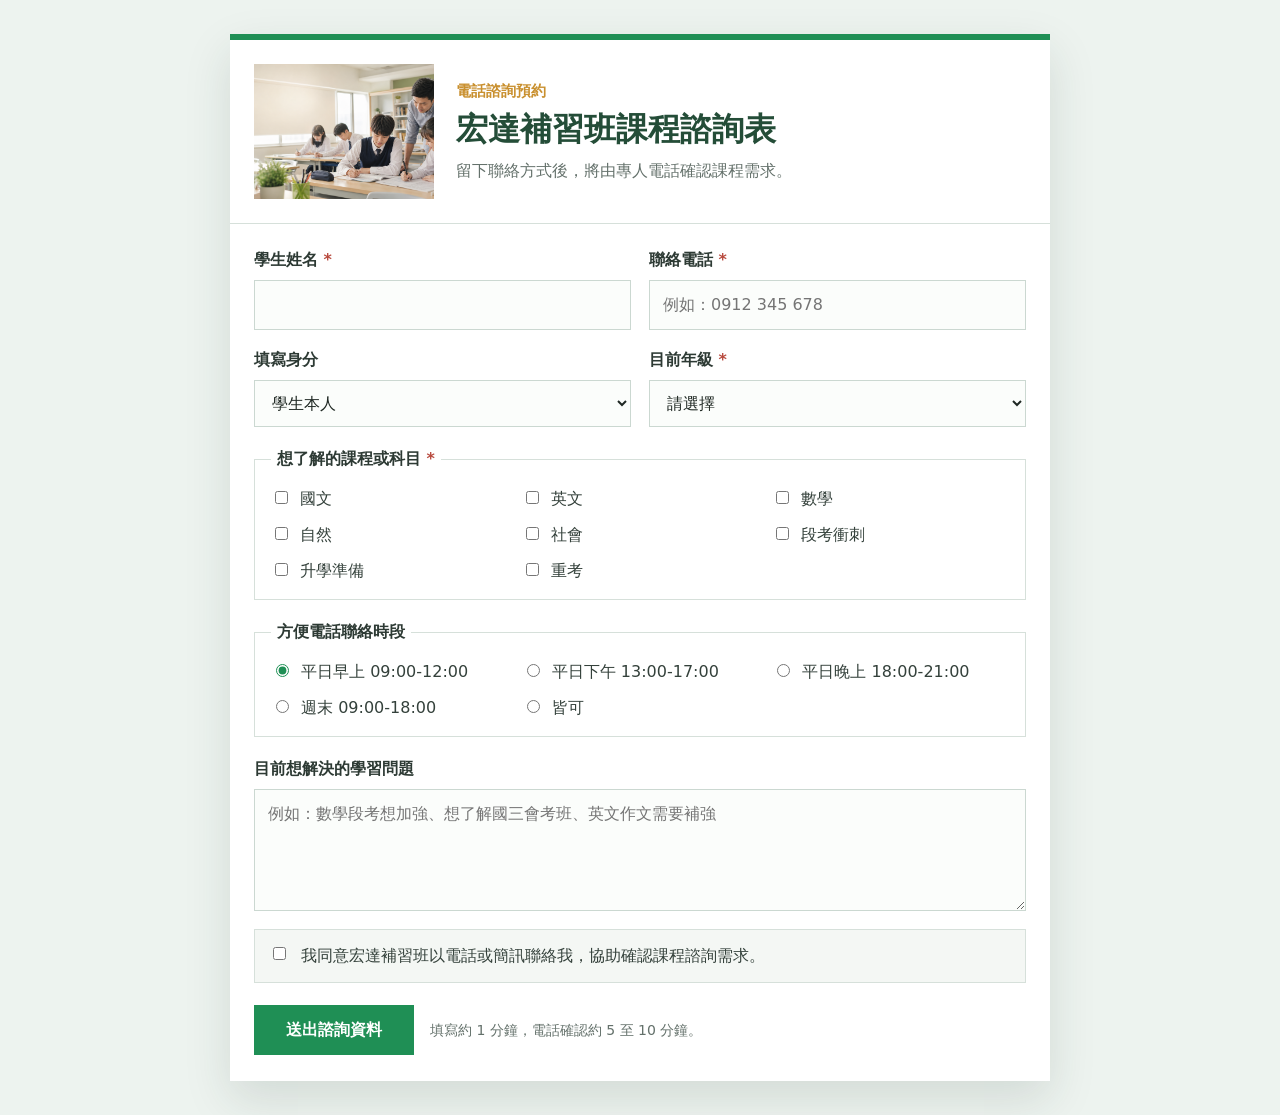
==== index.html @ cfdec854 "Prepare site for GitHub Pages" ====
<!doctype html>
<html lang="zh-Hant">
  <head>
    <meta charset="UTF-8" />
    <meta name="viewport" content="width=device-width, initial-scale=1.0" />
    <title>宏達補習班｜課程諮詢表單</title>
    <link rel="stylesheet" href="./styles.css" />
  </head>
  <body>
    <main class="page-shell">
      <form class="consult-form" id="consultForm" novalidate>
        <header class="form-header">
          <img src="./assets/study-hero.png" alt="" />
          <div>
            <p>電話諮詢預約</p>
            <h1>宏達補習班課程諮詢表</h1>
            <span>留下聯絡方式後，將由專人電話確認課程需求。</span>
          </div>
        </header>

        <div class="field-grid">
          <label class="field">
            <span>學生姓名 <strong>*</strong></span>
            <input type="text" name="studentName" autocomplete="name" required />
          </label>

          <label class="field">
            <span>聯絡電話 <strong>*</strong></span>
            <input type="tel" name="phone" autocomplete="tel" inputmode="tel" placeholder="例如：0912 345 678" required />
          </label>

          <label class="field">
            <span>填寫身分</span>
            <select name="identity">
              <option value="學生本人">學生本人</option>
              <option value="家長">家長</option>
              <option value="其他">其他</option>
            </select>
          </label>

          <label class="field">
            <span>目前年級 <strong>*</strong></span>
            <select name="grade" required>
              <option value="">請選擇</option>
              <option>國一</option>
              <option>國二</option>
              <option>國三</option>
              <option>高一</option>
              <option>高二</option>
              <option>高三</option>
              <option>其他</option>
            </select>
          </label>
        </div>

        <fieldset class="choice-group">
          <legend>想了解的課程或科目 <strong>*</strong></legend>
          <label><input type="checkbox" name="subjects" value="國文" /> 國文</label>
          <label><input type="checkbox" name="subjects" value="英文" /> 英文</label>
          <label><input type="checkbox" name="subjects" value="數學" /> 數學</label>
          <label><input type="checkbox" name="subjects" value="自然" /> 自然</label>
          <label><input type="checkbox" name="subjects" value="社會" /> 社會</label>
          <label><input type="checkbox" name="subjects" value="段考衝刺" /> 段考衝刺</label>
          <label><input type="checkbox" name="subjects" value="升學準備" /> 升學準備</label>
          <label><input type="checkbox" name="subjects" value="重考" /> 重考</label>
        </fieldset>

        <fieldset class="choice-group">
          <legend>方便電話聯絡時段</legend>
          <label><input type="radio" name="callTime" value="平日早上 09:00-12:00" checked /> 平日早上 09:00-12:00</label>
          <label><input type="radio" name="callTime" value="平日下午 13:00-17:00" /> 平日下午 13:00-17:00</label>
          <label><input type="radio" name="callTime" value="平日晚上 18:00-21:00" /> 平日晚上 18:00-21:00</label>
          <label><input type="radio" name="callTime" value="週末 09:00-18:00" /> 週末 09:00-18:00</label>
          <label><input type="radio" name="callTime" value="皆可" /> 皆可</label>
        </fieldset>

        <label class="field full">
          <span>目前想解決的學習問題</span>
          <textarea name="need" rows="4" placeholder="例如：數學段考想加強、想了解國三會考班、英文作文需要補強"></textarea>
        </label>

        <label class="consent">
          <input type="checkbox" name="consent" required />
          <span>我同意宏達補習班以電話或簡訊聯絡我，協助確認課程諮詢需求。</span>
        </label>

        <div class="actions">
          <button class="primary-button" type="submit">送出諮詢資料</button>
          <p>填寫約 1 分鐘，電話確認約 5 至 10 分鐘。</p>
        </div>

        <div class="result" id="result" aria-live="polite" hidden></div>
      </form>
    </main>

    <script src="./script.js"></script>
  </body>
</html>
---- styles.css ----
:root {
  color-scheme: light;
  --ink: #1f2823;
  --muted: #64716b;
  --line: #d6e0da;
  --paper: #ffffff;
  --soft: #f4f7f4;
  --green: #1f8f55;
  --green-dark: #244d38;
  --gold: #c9902f;
  --shadow: 0 18px 44px rgba(31, 55, 43, 0.13);
}

* {
  box-sizing: border-box;
}

body {
  margin: 0;
  min-height: 100vh;
  background: #edf3ef;
  color: var(--ink);
  font-family: "Noto Sans TC", "Microsoft JhengHei", "PingFang TC", system-ui, sans-serif;
  line-height: 1.5;
  overflow-x: hidden;
}

button,
input,
select,
textarea {
  font: inherit;
}

.page-shell {
  min-height: 100vh;
  display: grid;
  place-items: start center;
  padding: 34px 18px;
}

.consult-form {
  width: min(820px, 100%);
  background: var(--paper);
  box-shadow: var(--shadow);
  border-top: 6px solid var(--green);
}

.form-header {
  display: grid;
  grid-template-columns: 180px 1fr;
  gap: 22px;
  align-items: center;
  padding: 24px;
  border-bottom: 1px solid var(--line);
}

.form-header > div {
  min-width: 0;
}

.form-header img {
  width: 100%;
  aspect-ratio: 4 / 3;
  object-fit: cover;
}

.form-header p {
  margin: 0 0 8px;
  color: var(--gold);
  font-size: 15px;
  font-weight: 800;
}

.form-header h1 {
  margin: 0 0 10px;
  color: var(--green-dark);
  font-size: 32px;
  line-height: 1.18;
  letter-spacing: 0;
  overflow-wrap: anywhere;
}

.form-header span {
  display: block;
  color: var(--muted);
  overflow-wrap: anywhere;
}

.field-grid {
  display: grid;
  grid-template-columns: repeat(2, minmax(0, 1fr));
  gap: 18px;
  padding: 24px 24px 0;
}

.field,
.consent {
  display: grid;
  gap: 8px;
}

.field span,
.choice-group legend {
  font-weight: 800;
  color: #2d3a34;
}

strong {
  color: #b84a3e;
}

input,
select,
textarea {
  width: 100%;
  border: 1px solid #cbd8d1;
  background: #fbfdfb;
  color: var(--ink);
  padding: 12px 13px;
  outline: none;
  transition: border-color 0.16s ease, box-shadow 0.16s ease, background 0.16s ease;
}

input:focus,
select:focus,
textarea:focus {
  border-color: var(--green);
  background: #fff;
  box-shadow: 0 0 0 3px rgba(31, 143, 85, 0.15);
}

.choice-group {
  border: 1px solid var(--line);
  margin: 20px 24px 0;
  padding: 16px;
  display: grid;
  grid-template-columns: repeat(3, minmax(0, 1fr));
  gap: 12px 14px;
}

.choice-group legend {
  padding: 0 6px;
}

.choice-group label,
.consent {
  color: #34413b;
}

.choice-group input,
.consent input {
  width: auto;
  margin-right: 7px;
  accent-color: var(--green);
}

.full {
  margin: 20px 24px 0;
}

textarea {
  resize: vertical;
  min-height: 108px;
}

.consent {
  grid-template-columns: auto 1fr;
  align-items: start;
  margin: 18px 24px 0;
  padding: 14px;
  background: var(--soft);
  border: 1px solid var(--line);
}

.actions {
  display: flex;
  align-items: center;
  gap: 16px;
  padding: 22px 24px 26px;
}

.actions p {
  margin: 0;
  color: var(--muted);
  font-size: 14px;
}

.primary-button {
  border: 0;
  background: var(--green);
  color: #fff;
  padding: 13px 20px;
  font-weight: 800;
  cursor: pointer;
  min-width: 160px;
}

.primary-button:hover {
  background: #167448;
}

.result {
  margin: 0 24px 24px;
  padding: 16px;
  background: #eef8f2;
  border: 1px solid #b9ddca;
  color: #244735;
  white-space: pre-wrap;
}

.field.invalid input,
.field.invalid select,
.field.invalid textarea,
.consent.invalid,
.choice-group.invalid {
  border-color: #c45448;
  box-shadow: 0 0 0 3px rgba(196, 84, 72, 0.12);
}

@media (max-width: 700px) {
  .page-shell {
    display: block;
    padding: 0;
  }

  .consult-form {
    min-height: 100vh;
    box-shadow: none;
    width: 100%;
    max-width: 100vw;
    overflow: hidden;
  }

  .form-header {
    grid-template-columns: 1fr;
    gap: 16px;
  }

  .form-header > * {
    max-width: calc(100vw - 48px);
  }

  .form-header img {
    max-height: 180px;
  }

  .form-header h1 {
    font-size: 28px;
  }

  .field-grid,
  .choice-group {
    grid-template-columns: 1fr;
  }

  .actions {
    display: grid;
  }

  .primary-button {
    width: 100%;
  }
}
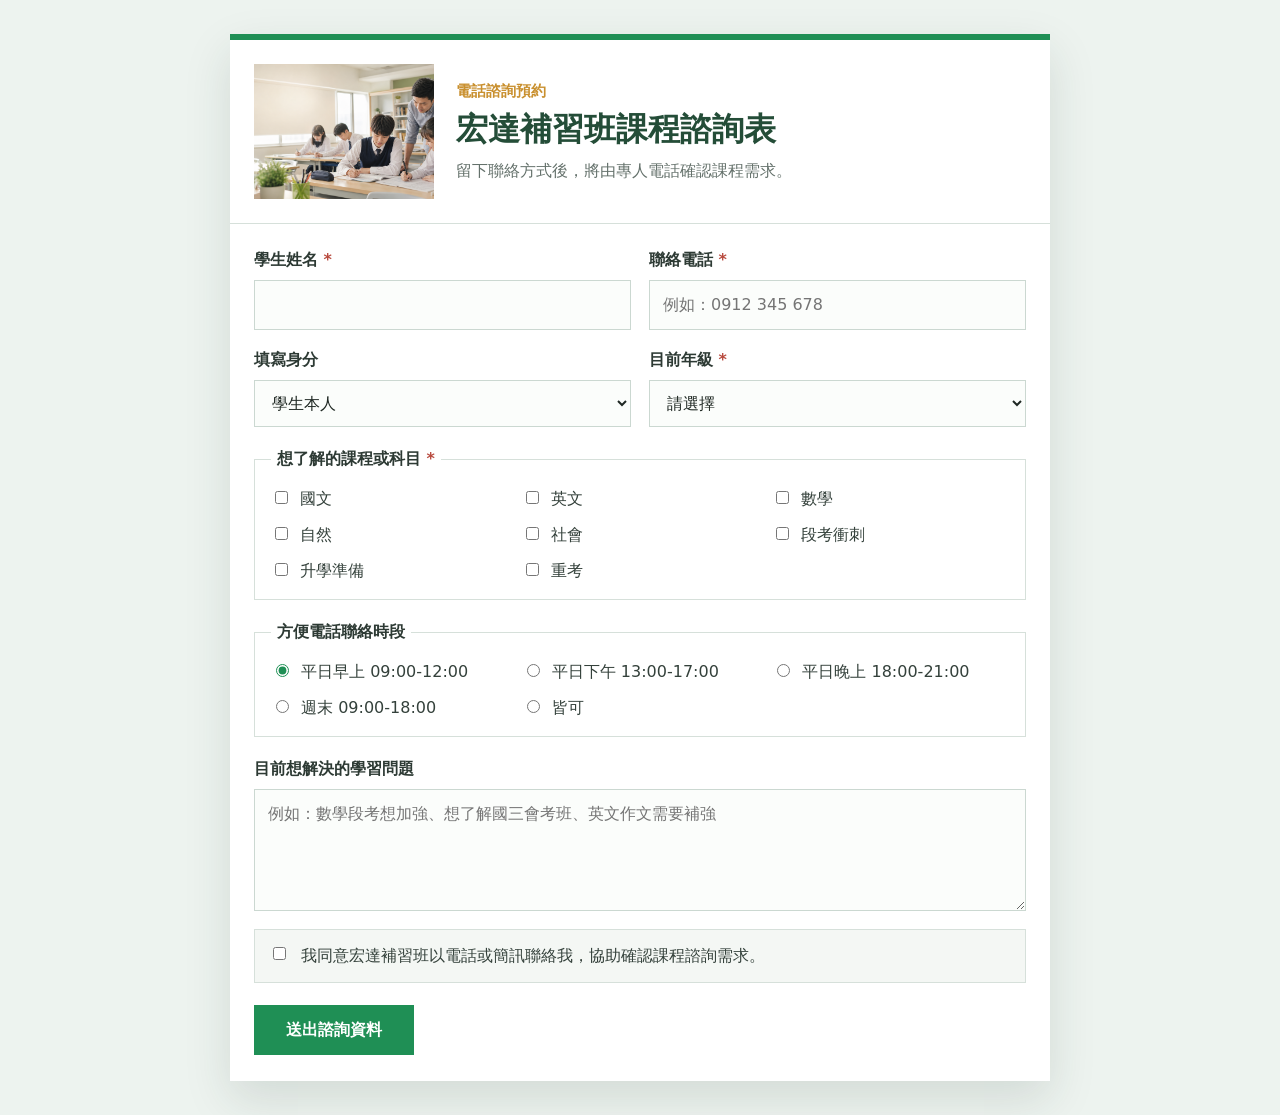
==== commit 1aebcdcc: "Remove form duration note" ====
--- a/index.html
+++ b/index.html
@@ -86,7 +86,6 @@
 
         <div class="actions">
           <button class="primary-button" type="submit">送出諮詢資料</button>
-          <p>填寫約 1 分鐘，電話確認約 5 至 10 分鐘。</p>
         </div>
 
         <div class="result" id="result" aria-live="polite" hidden></div>
--- a/styles.css
+++ b/styles.css
@@ -200,6 +200,11 @@
   background: #167448;
 }
 
+.primary-button:disabled {
+  cursor: wait;
+  opacity: 0.72;
+}
+
 .result {
   margin: 0 24px 24px;
   padding: 16px;
